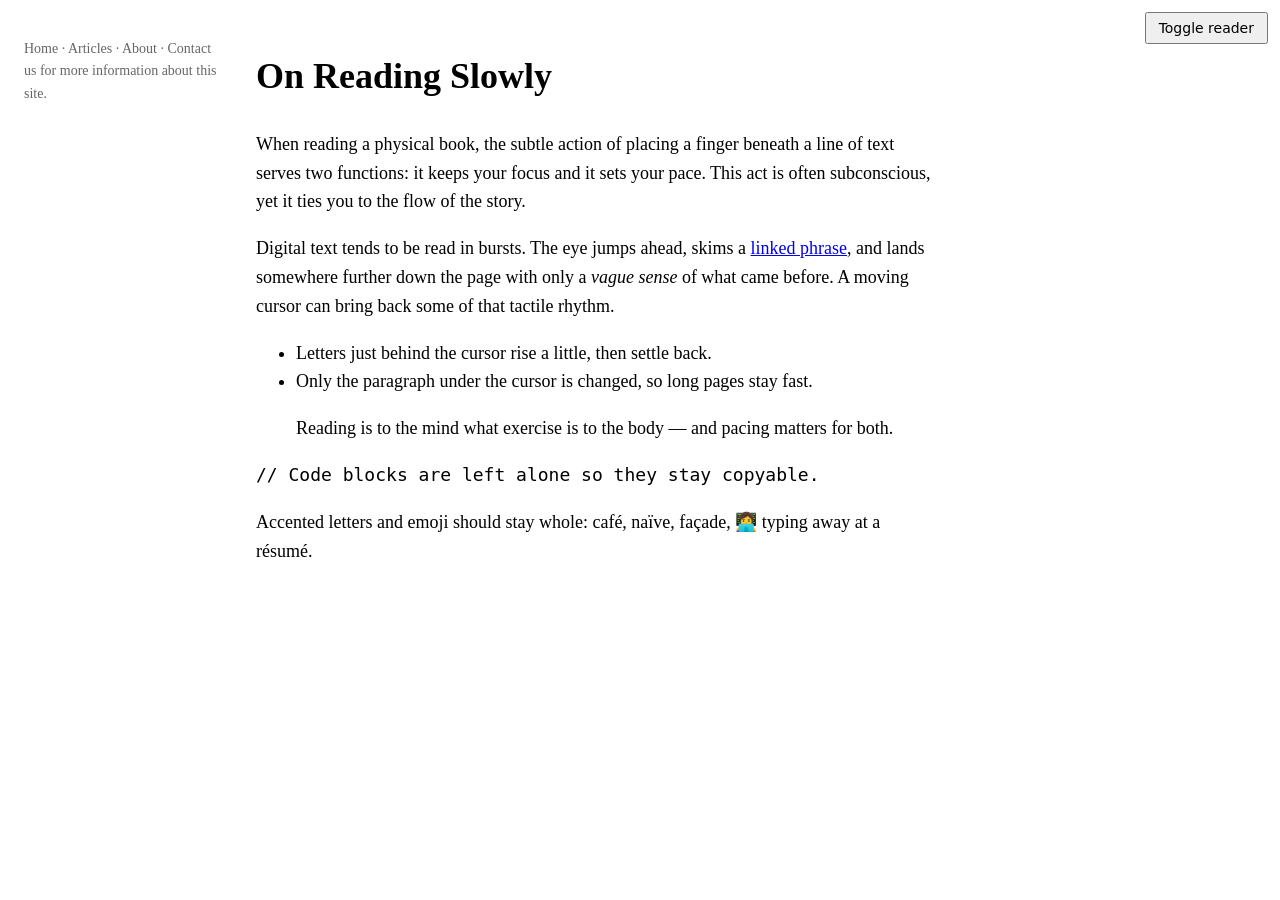
==== test/index.html @ 3d209af5 "Digital Reader Chrome extension MVP Toolbar button / Alt+Shift+R toggles a cursor-tracking effect th" ====
<!doctype html>
<html lang="en">
<head>
<meta charset="utf-8">
<meta name="viewport" content="width=device-width, initial-scale=1">
<title>Digital Reader test page</title>
<link rel="stylesheet" href="../content.css">
<style>
  body { font: 18px/1.6 Georgia, serif; margin: 0; display: grid; grid-template-columns: 200px 1fr; gap: 32px; padding: 24px; }
  nav p, aside p { font-size: 14px; color: #666; }
  .content { max-width: 680px; }
  #toggle { position: fixed; top: 12px; right: 12px; font: 14px system-ui; padding: 6px 12px; }
</style>
</head>
<body>
<!-- Stands in for any article page. The button does what the toolbar icon does in Chrome. -->
<button id="toggle">Toggle reader</button>
<nav>
  <p>Home · Articles · About · Contact us for more information about this site.</p>
</nav>
<div class="content">
  <h1>On Reading Slowly</h1>
  <p>When reading a physical book, the subtle action of placing a finger beneath a line of text serves two functions: it keeps your focus and it sets your pace. This act is often subconscious, yet it ties you to the flow of the story.</p>
  <p>Digital text tends to be read in bursts. The eye jumps ahead, skims a <a href="#">linked phrase</a>, and lands somewhere further down the page with only a <em>vague sense</em> of what came before. A moving cursor can bring back some of that tactile rhythm.</p>
  <ul>
    <li>Letters just behind the cursor rise a little, then settle back.</li>
    <li>Only the paragraph under the cursor is changed, so long pages stay fast.</li>
  </ul>
  <blockquote>Reading is to the mind what exercise is to the body — and pacing matters for both.</blockquote>
  <pre><code>// Code blocks are left alone so they stay copyable.</code></pre>
  <p>Accented letters and emoji should stay whole: café, naïve, façade, 👩‍💻 typing away at a résumé.</p>
</div>
<script src="../content.js"></script>
<script>
  document.getElementById('toggle').onclick = () => window.__digitalReader.toggle();
</script>
</body>
</html>
---- content.css ----
/* Letters of the paragraph under the cursor. Staying inline keeps the page's
   line breaks, kerning and link underlines; content.js lifts them with `top`. */
dr-text,
dr-c {
  display: inline;
}
dr-c {
  position: relative;
}

/* Reduced-motion stand-in for the lift. */
dr-c[data-lit] {
  background: rgba(255, 196, 0, 0.35);
  border-radius: 2px;
}

dr-toast {
  all: initial;
  position: fixed;
  right: 16px;
  bottom: 16px;
  z-index: 2147483647;
  padding: 8px 12px;
  border-radius: 8px;
  background: #1f1f1f;
  color: #fff;
  font: 13px/1.4 system-ui, -apple-system, "Segoe UI", sans-serif;
  box-shadow: 0 4px 16px rgba(0, 0, 0, 0.25);
  pointer-events: none;
  animation: dr-toast-in 160ms ease-out;
}

@keyframes dr-toast-in {
  from {
    opacity: 0;
    transform: translateY(4px);
  }
}
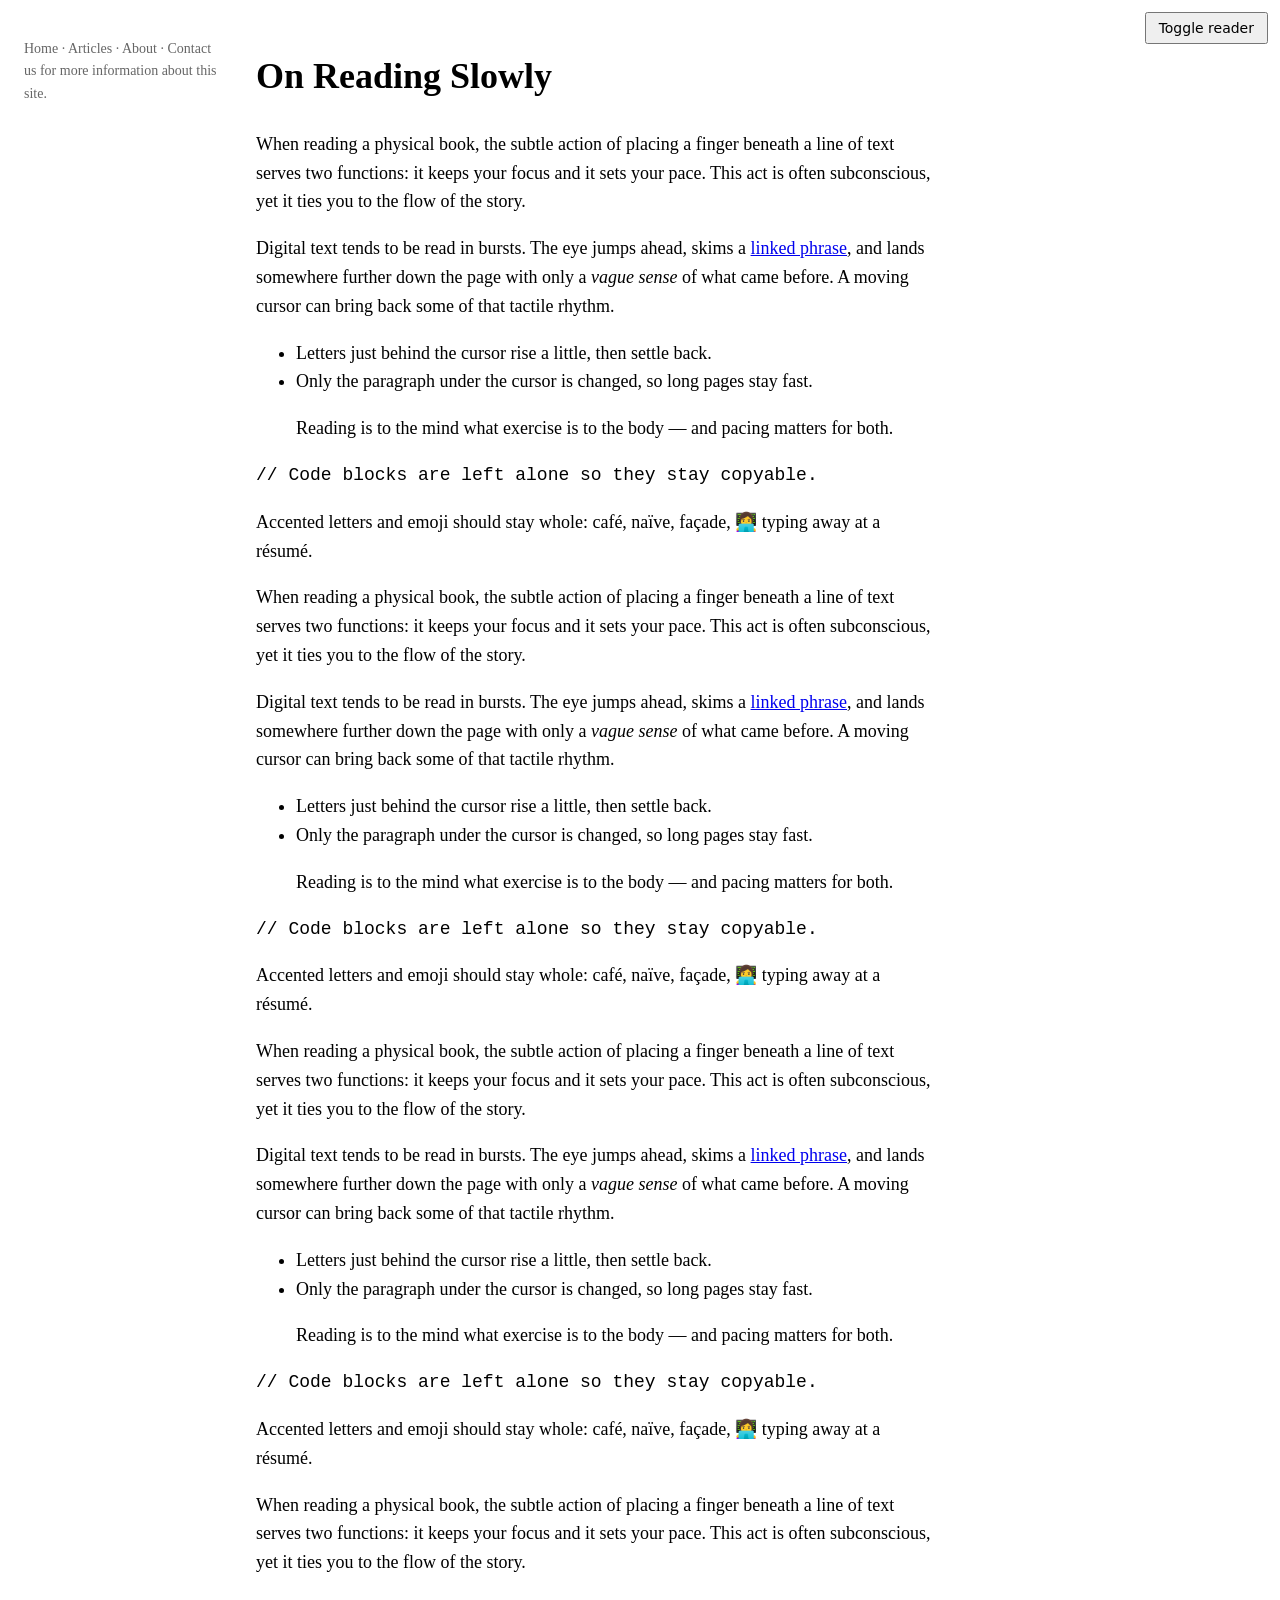
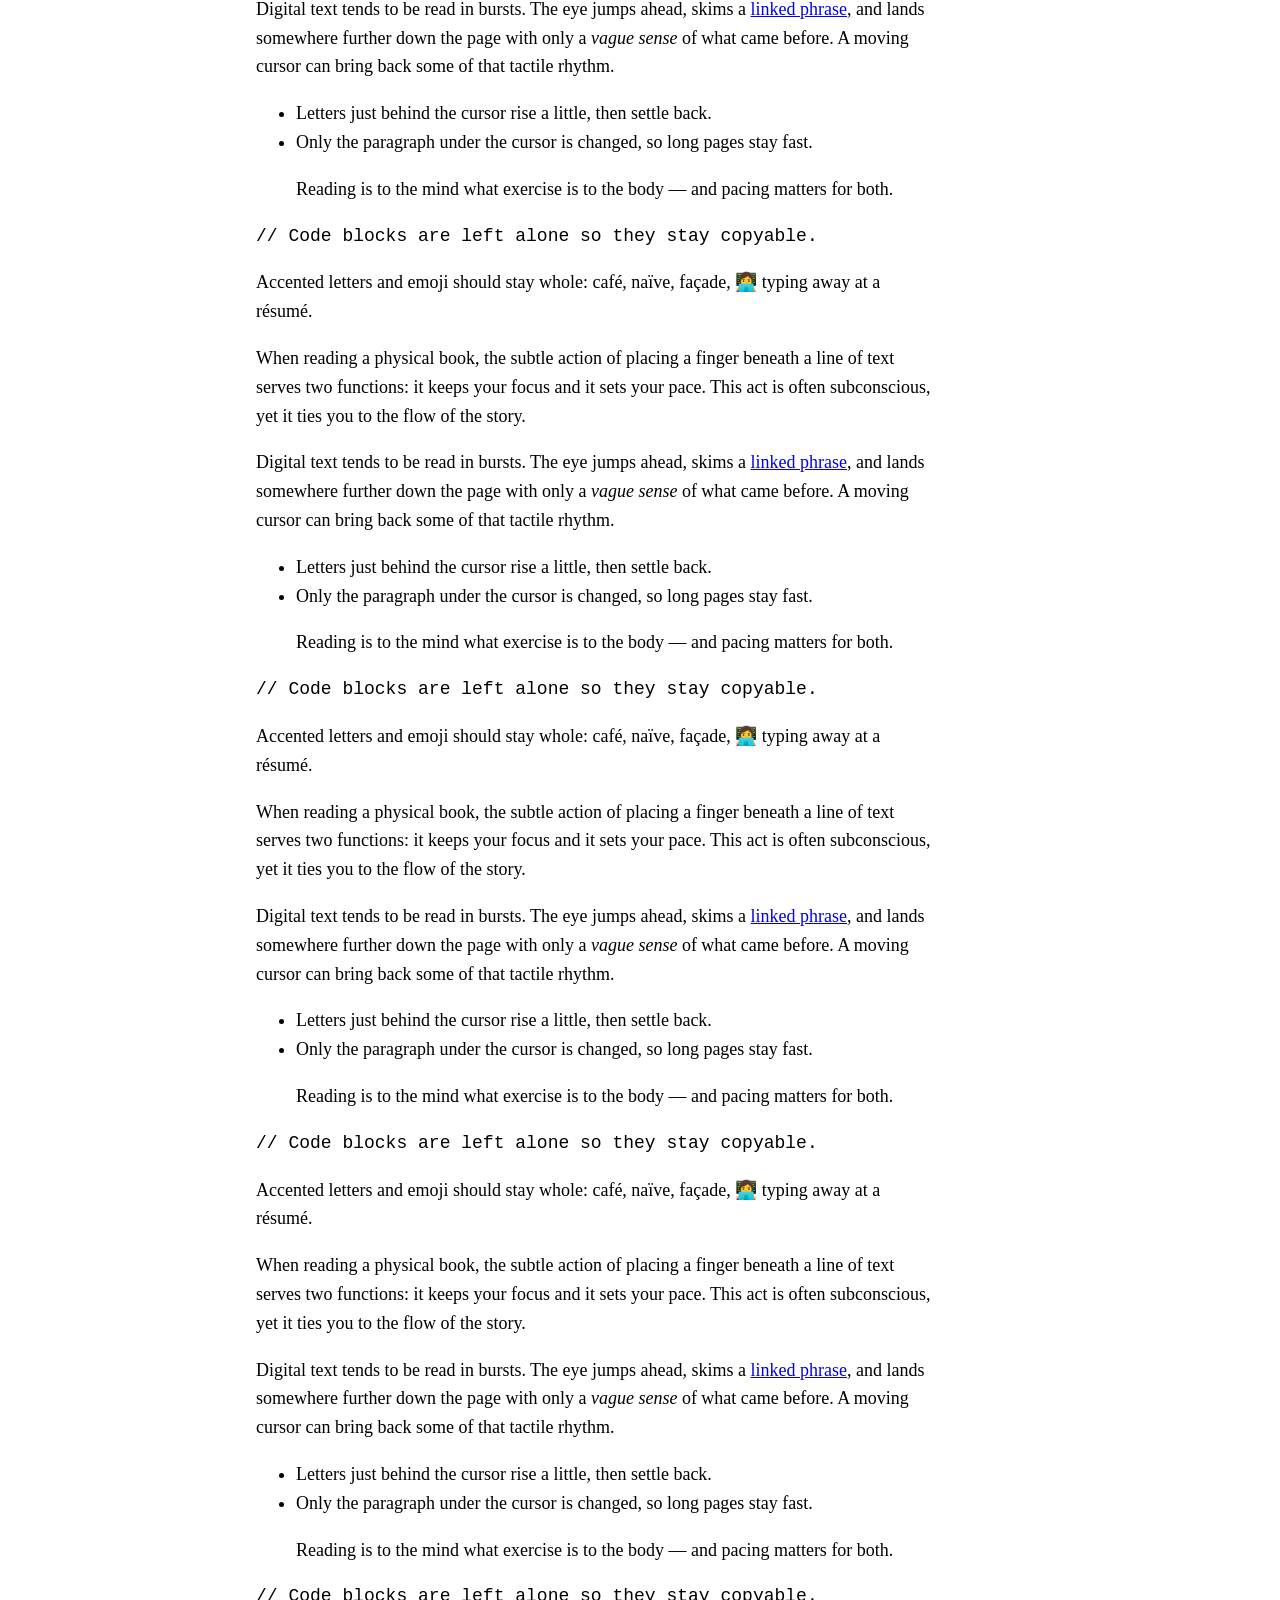
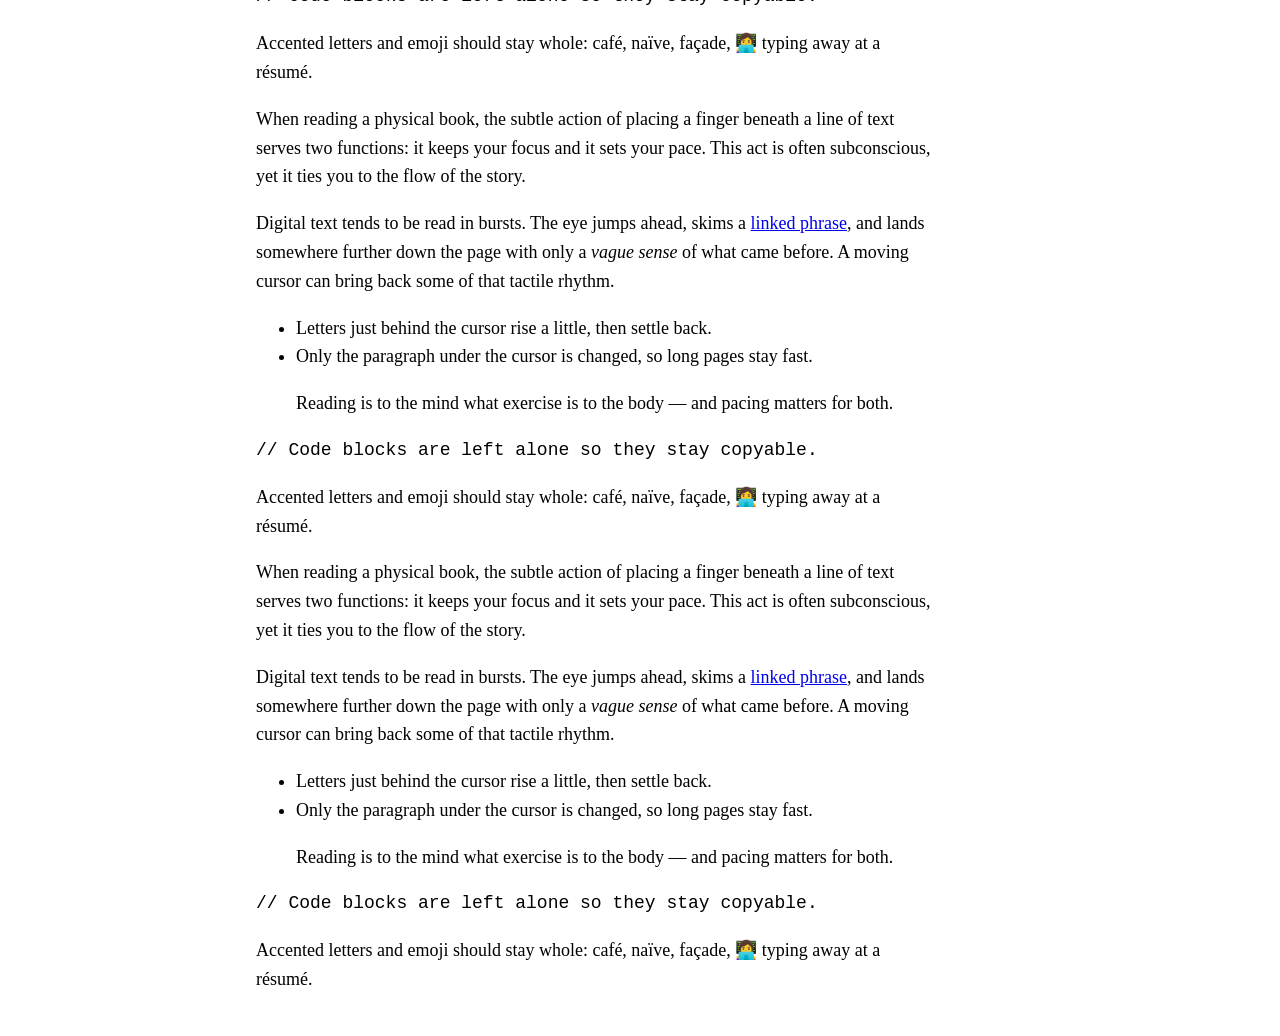
==== commit 0f976826: "Add anti-skim scroll distortion Scrolling faster than 1.5 screens per second scrambles the article t" ====
--- a/test/index.html
+++ b/test/index.html
@@ -30,6 +30,12 @@
   <pre><code>// Code blocks are left alone so they stay copyable.</code></pre>
   <p>Accented letters and emoji should stay whole: café, naïve, façade, 👩‍💻 typing away at a résumé.</p>
 </div>
+<script>
+  // Repeat the article so there is enough to scroll through when testing anti-skim.
+  const content = document.querySelector('.content');
+  const original = [...content.children].slice(1);
+  for (let i = 0; i < 8; i++) for (const el of original) content.append(el.cloneNode(true));
+</script>
 <script src="../content.js"></script>
 <script>
   document.getElementById('toggle').onclick = () => window.__digitalReader.toggle();
--- a/content.css
+++ b/content.css
@@ -12,6 +12,14 @@
 dr-c[data-lit] {
   background: rgba(255, 196, 0, 0.35);
   border-radius: 2px;
+}
+
+/* Anti-skim: content.js sets data-dr-skim on <html> while you scroll faster than reading pace. */
+html[data-dr-skim="move"] [data-dr-block] {
+  filter: url(#dr-scramble) blur(var(--dr-skim-blur, 0px));
+}
+html[data-dr-skim="still"] [data-dr-block] {
+  opacity: var(--dr-skim-fade, 1);
 }
 
 dr-toast {
